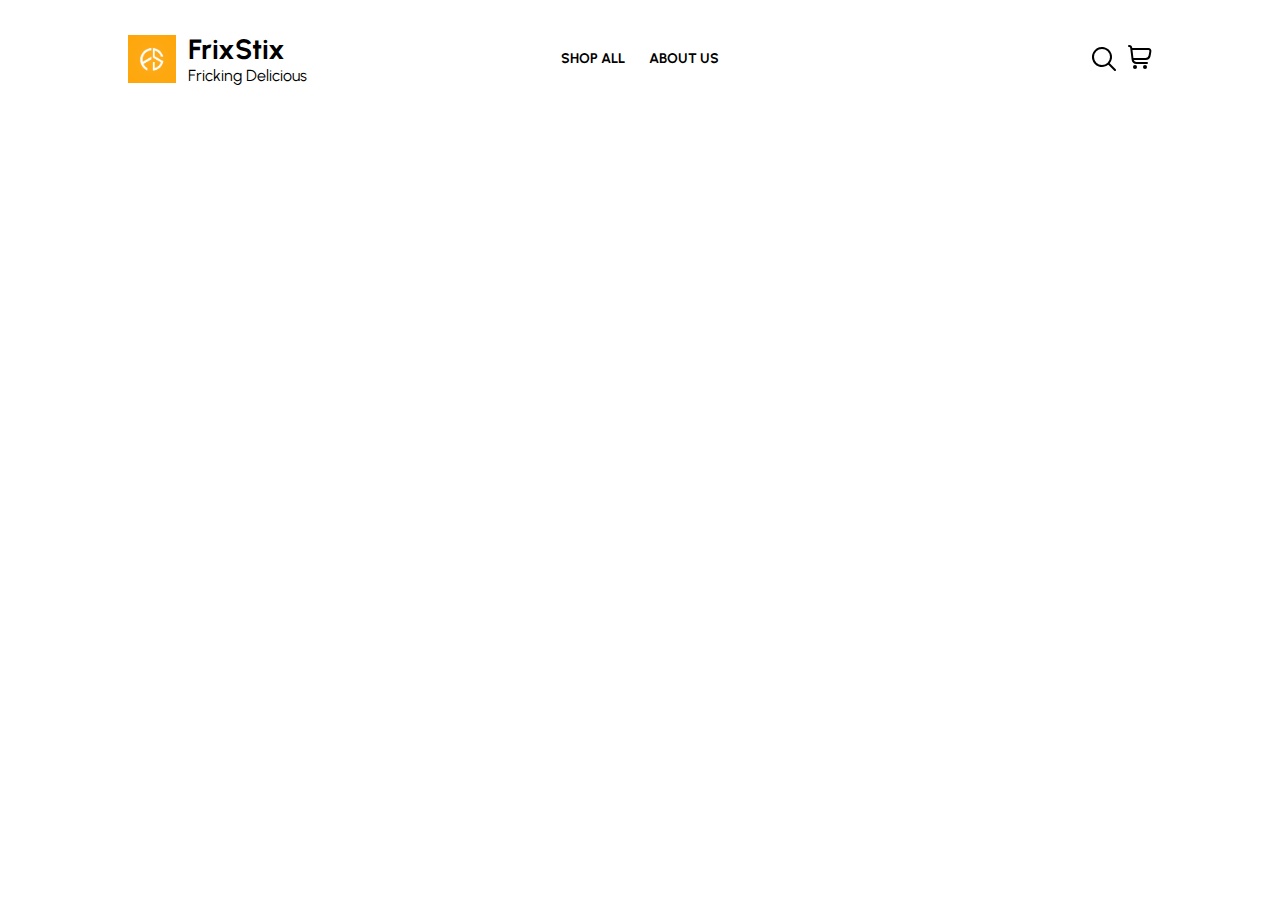
==== shop/index.html @ c768a706 "Website Update" ====
<!DOCTYPE html>
<html lang="en">
<head>
    <meta charset="UTF-8">
    <title>Shop | FrixStix - Fricking Delicious</title>

    <link rel="stylesheet" href="../main.css">
    <link rel="stylesheet" href="style.css">
    <link rel="icon" href="../icons/icon.png">
</head>
<body>
    <div id="navbar">
        <div id="navbar-left">
            <img src="../icons/icon.png" alt="" onclick="location.href='../'">
            <div>
                <h1>FrixStix</h1>
                <p>Fricking Delicious</p>
            </div>
        </div>
        <div id="navbar-middle">
            <a href="../shop/">Shop All</a>
            <a href="../about/">About Us</a>
        </div>
        <div id="navbar-right">
            <input placeholder="Search Fricking Anything" id="navbar-input" type="text" class="inactive-input">
            <img src="../icons/search.svg" alt="Search" id="navbar-search">
            <a href="../cart/"><img src="../icons/cart.svg" alt="Cart"></a>
        </div>
    </div>
</body>
</html>
---- main.css ----
@import url('https://fonts.googleapis.com/css2?family=Urbanist:ital,wght@0,100;0,200;0,300;0,400;0,500;0,600;0,700;0,800;0,900;1,100;1,200;1,300;1,400;1,500;1,600;1,700;1,800;1,900&display=swap');

:root{
    --bg-color-1:#FFFFFF;
    --accent-color:#FFA911;
    --light-accent:#fff6e5;
    --dark-gray:#101010;
    --light-gray:#202020;
}

body{
    margin:0;
    font-family: 'Urbanist', sans-serif;
    overflow-x:hidden;
}

body * {
    font-family: 'Urbanist', sans-serif;
}

#navbar{
    display:flex;
    flex-direction:row;
    align-items:center;
    justify-content:space-between;
    width:calc(100vw - 256px);
    padding:32px 128px;
}

#navbar > div{
    width:calc((100vw - 256px) / 3);
}

#navbar-right > input{
    width:256px;
    font-size:14px;
    outline:none;
    border:3px solid black;
    color:black;
    background:white;
    padding:6px 9px;
    border-radius:6px;
    transition-duration:500ms;
}

#navbar-left{
    display:flex;
    flex-direction:row;
    align-items:center;
    justify-content:flex-start;
    gap:12px;
}

#navbar-middle{
    display:flex;
    flex-direction:row;
    align-items:center;
    justify-content:center;
    gap:24px;
}

#navbar-middle > a{
    text-decoration:none;
    color:black;
    font-weight:700;
    font-size:14px;
    text-transform:uppercase;
}

#navbar-left > img{
    height:48px;
    cursor:pointer;
}

#navbar-left > div > h1{
    margin:0;
    font-size:28px;
}

#navbar-left > div > p{
    margin:0;
    font-size:16px;
}

#navbar-right{
    display:flex;
    flex-direction:row;
    align-items:center;
    justify-content:flex-end;
    gap:12px;
}

#navbar-right img{
    height:24px;
    cursor:pointer;
}

.inactive-input{
    width:0 !important;
    opacity:0 !important;
}

#cart-modal{
    display:flex;
    flex-direction:column;
    align-items:flex-start;
    justify-content:flex-start;
    padding:24px;
    position:absolute;
    top:94px;
    right:112px;
    border:3px solid black;
    border-radius:6px;
    background:white;
    width:384px;
    transition-duration:250ms;
}

#cart-modal > div{
    width:100%;
}

#cart-products{
    display:flex;
    flex-direction:column;
    align-items:flex-start;
    justify-content:flex-start;
    gap:24px;
}

#cart-products > div{
    display:flex;
    flex-direction:row;
    align-items:center;
    justify-content:space-between;
    width:100%;
}

#cart-products > div > div{
    display:flex;
    flex-direction:row;
    align-items:center;
    justify-content:flex-start;
    gap:12px;
}

#cart-products > div > div > div{
    position:relative;
}

#cart-products > div > div > div > img{
    height:64px;
}

#cart-products > div > div > div > p{
    position:absolute;
    top:-12px;
    right:-12px;
    background:var(--accent-color);
    color:white;
    width:18px;
    height:18px;
    font-size:12px;
    display:flex;
    flex-direction:row;
    align-items:center;
    justify-content:center;
    border-radius:4px;
}

#cart-products > div > div > h1{
    font-size:20px;
    margin:0;
}

#cart-products > div > p{
    font-size:18px;
}

.cart-break{
    width:100%;
    height:3px;
    background:black;
    margin:24px 0;
}

#cart-modal > div:nth-of-type(2){
    display:flex;
    flex-direction:column;
    align-items:flex-start;
    justify-content:flex-start;
}

.cart-price-category, #cart-modal > div:nth-of-type(3){
    display:flex;
    flex-direction:row;
    align-items:center;
    justify-content:space-between;
    width:100%;
}

.cart-price-category > p:first-of-type, #cart-modal > div:nth-of-type(3) > p{
    color:gray;
    text-decoration:uppercase;
    letter-spacing:1px;
    margin:0;
    font-size:16px;
}

.cart-price-category > p:last-of-type{
    font-weight:700;
    margin:0;
}

#cart-modal > div:nth-of-type(3) > p{
    color:black !important;
}

#cart-modal > div:nth-of-type(3) > div{
    display:flex;
    flex-direction:row;
    align-items:baseline;
    justify-content:flex-end;
    gap:6px;
}

#cart-modal > div:nth-of-type(3) > div > h2{
    color:gray;
    font-size:16px;
    margin:0;
}

#cart-modal > div:nth-of-type(3) > div > h1{
    margin:0;
    font-size:28px;
}

#cart-modal > div:last-of-type{
    margin-top:24px;
}

#cart-modal > div:last-of-type > button, #cart-modal > div:last-of-type > a{
    width:100%;
    text-align:center;
    display:flex;
    flex-direction:row;
    align-items:center;
    justify-content:center;
    height:48px;
    background:var(--accent-color);
    outline:none;
    border:none;
    border-radius:6px;
    color:white;
    font-size:18px;
    font-weight:700;
    cursor:pointer;
    text-decoration:none;
}

.inactive-modal{
    visibility:hidden !important;
    opacity:0 !important;
}
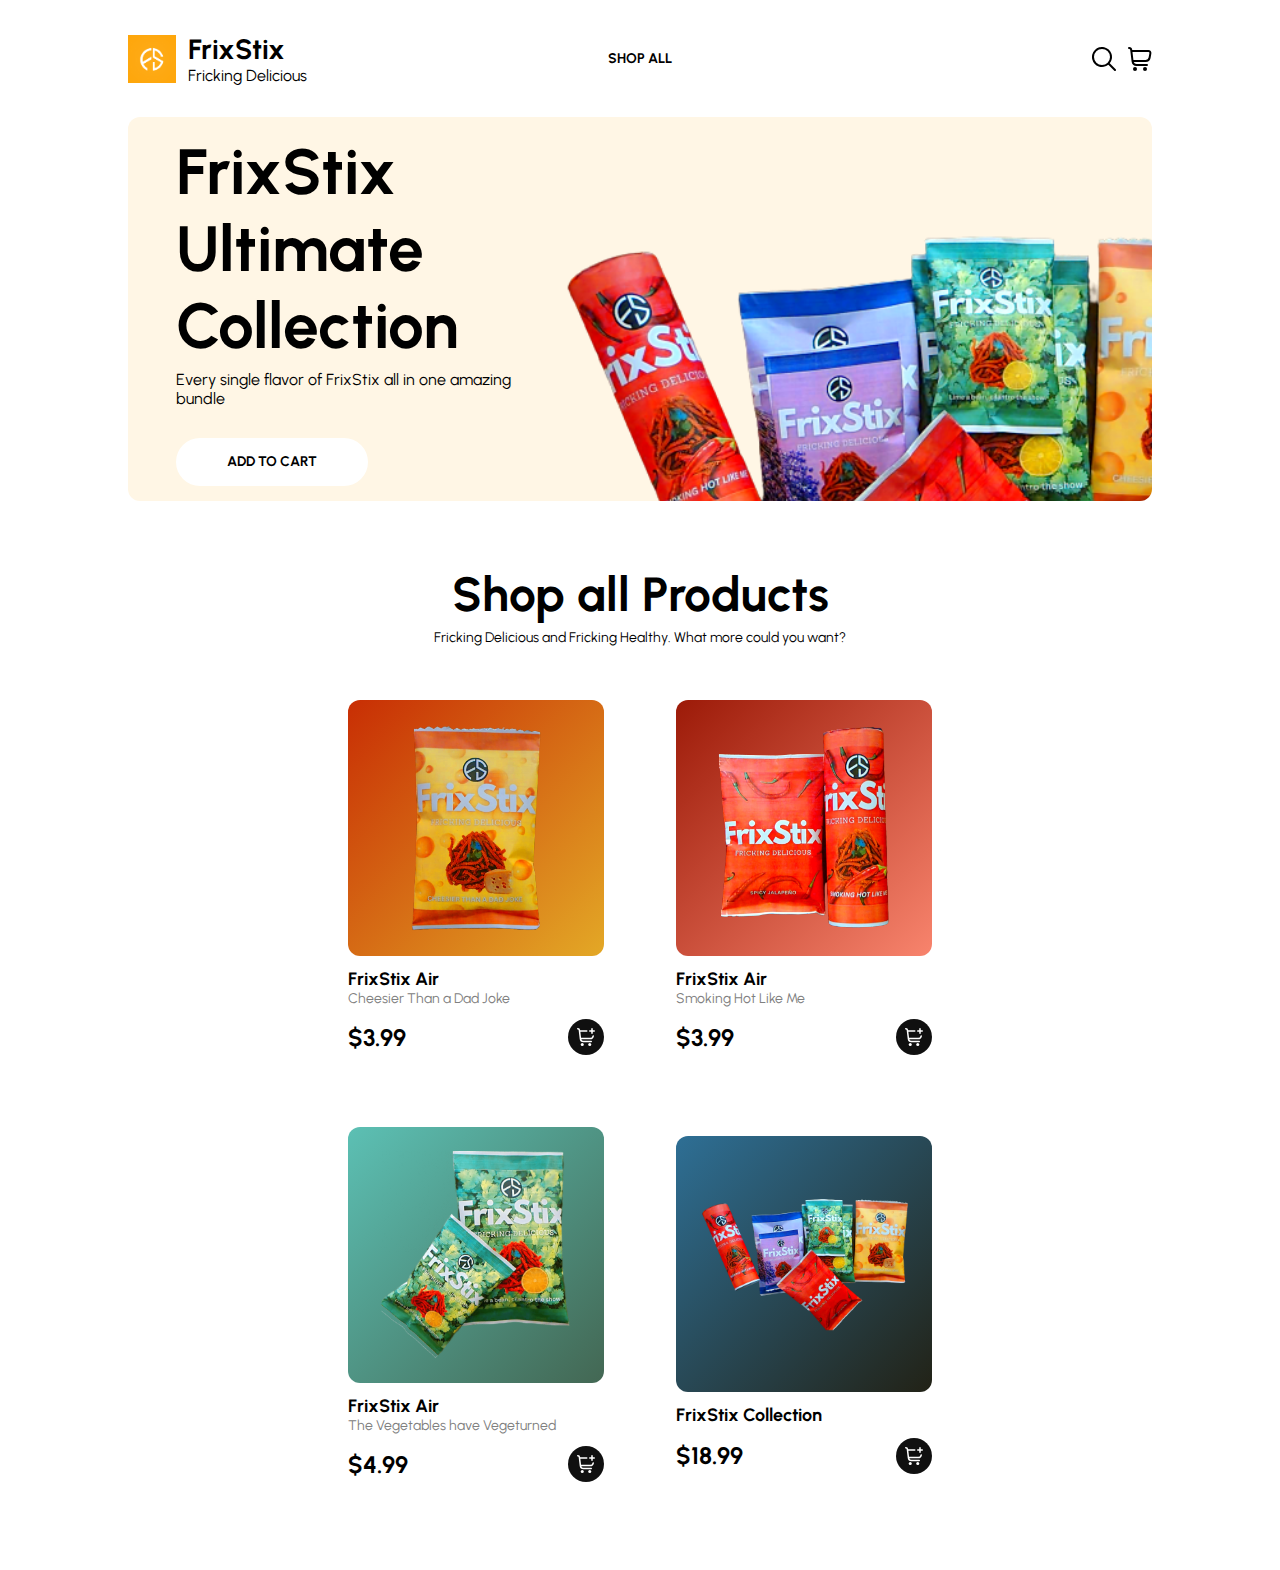
==== commit 45c0916b: "Shop Page + Working Cart" ====
--- a/shop/index.html
+++ b/shop/index.html
@@ -7,8 +7,38 @@
     <link rel="stylesheet" href="../main.css">
     <link rel="stylesheet" href="style.css">
     <link rel="icon" href="../icons/icon.png">
+
+    <script src="../main.js" defer></script>
+    <script src="script.js" defer></script>
 </head>
 <body>
+    <div id="prefix">../</div>
+    <div id="cart-modal" class="inactive-modal">
+        <div id="cart-products"></div>
+        <div>
+            <div class="cart-break"></div>
+            <div class="cart-price-category" style="margin-bottom:12px;">
+                <p>Subtotal</p>
+                <p id="cart-subtotal">$0.00</p>
+            </div>
+            <div class="cart-price-category">
+                <p>Shipping</p>
+                <p id="cart-shipping">$0.00</p>
+            </div>
+            <div class="cart-break"></div>
+        </div>
+        <div>
+            <p>Total</p>
+            <div>
+                <h2>USD</h2>
+                <h1 id="cart-total-price">$0.00</h1>
+            </div>
+        </div>
+        <div>
+            <button id="cart-place-order">Place Order</button>
+            <a href="../shop/" id="cart-browse">Browse FrixStix</a>
+        </div>
+    </div>
     <div id="navbar">
         <div id="navbar-left">
             <img src="../icons/icon.png" alt="" onclick="location.href='../'">
@@ -19,13 +49,26 @@
         </div>
         <div id="navbar-middle">
             <a href="../shop/">Shop All</a>
-            <a href="../about/">About Us</a>
+            <!--<a href="../about/">About Us</a>-->
         </div>
         <div id="navbar-right">
             <input placeholder="Search Fricking Anything" id="navbar-input" type="text" class="inactive-input">
             <img src="../icons/search.svg" alt="Search" id="navbar-search">
-            <a href="../cart/"><img src="../icons/cart.svg" alt="Cart"></a>
+            <img src="../icons/cart.svg" alt="Cart" id="navbar-cart">
         </div>
+    </div>
+    <div id="best-deal-container">
+        <div>
+            <h1>FrixStix Ultimate Collection</h1>
+            <p>Every single flavor of FrixStix all in one amazing bundle</p>
+            <button onclick="addToCart(3)">Add to Cart</button>
+        </div>
+        <img src="../images/collection-bg-less.png" alt="">
+    </div>
+    <div id="products-container">
+        <h1>Shop all Products</h1>
+        <p>Fricking Delicious and Fricking Healthy. What more could you want?</p>
+        <div id="products-main"></div>
     </div>
 </body>
 </html>--- a/main.css
+++ b/main.css
@@ -16,6 +16,10 @@
 
 body * {
     font-family: 'Urbanist', sans-serif;
+}
+
+#prefix{
+    display:none;
 }
 
 #navbar{
@@ -114,6 +118,7 @@
     background:white;
     width:384px;
     transition-duration:250ms;
+    z-index:5;
 }
 
 #cart-modal > div{
@@ -128,7 +133,7 @@
     gap:24px;
 }
 
-#cart-products > div{
+#cart-products > div:not(#cart-no-products){
     display:flex;
     flex-direction:row;
     align-items:center;
@@ -136,23 +141,41 @@
     width:100%;
 }
 
-#cart-products > div > div{
-    display:flex;
-    flex-direction:row;
-    align-items:center;
-    justify-content:flex-start;
-    gap:12px;
-}
-
-#cart-products > div > div > div{
+#cart-no-products{
+    display:flex;
+    flex-direction:row;
+    align-items:center;
+    justify-content:center;
+    width:100%;
+    border:3px solid black;
+    padding:18px 0;
+    border-radius:6px;
+}
+
+#cart-no-products > p{
+    color:gray;
+    margin:0;
+    font-size:18px;
+    text-align:center;
+}
+
+#cart-products > div:not(#cart-no-products) > div:first-of-type{
+    display:flex;
+    flex-direction:row;
+    align-items:center;
+    justify-content:flex-start;
+    gap:24px;
+}
+
+#cart-products > div:not(#cart-no-products) > div:first-of-type > div:first-of-type{
     position:relative;
 }
 
-#cart-products > div > div > div > img{
+#cart-products > div:not(#cart-no-products) > div:first-of-type > div:first-of-type > img{
     height:64px;
 }
 
-#cart-products > div > div > div > p{
+#cart-products > div:not(#cart-no-products) > div:first-of-type > div:first-of-type > p{
     position:absolute;
     top:-12px;
     right:-12px;
@@ -168,12 +191,37 @@
     border-radius:4px;
 }
 
-#cart-products > div > div > h1{
+#cart-products > div:not(#cart-no-products) > div:first-of-type > div:last-of-type > h1{
     font-size:20px;
     margin:0;
 }
 
-#cart-products > div > p{
+#cart-products > div:not(#cart-no-products) > div:first-of-type > div:last-of-type > p{
+    font-size:14px;
+    color:gray;
+    margin:0;
+}
+
+#cart-products > div:not(#cart-no-products) > div:last-of-type{
+    display:flex;
+    flex-direction:row;
+    align-items:center;
+    justify-content:flex-end;
+    gap:12px;
+}
+
+#cart-products > div:not(#cart-no-products) > div:last-of-type > img{
+    height:16px;
+    cursor:pointer;
+    filter:invert(0.25);
+    transition-duration:250ms;
+}
+
+#cart-products > div:not(#cart-no-products) > div:last-of-type > img:hover{
+    filter:invert(0);
+}
+
+#cart-products > div:not(#cart-no-products) > div:last-of-type > p{
     font-size:18px;
 }
 
@@ -258,6 +306,14 @@
     text-decoration:none;
 }
 
+#cart-no-products.inactive-modal{
+    display:none
+}
+
+#cart-modal > div:last-of-type > button.inactive-modal. #cart-modal > div:last-of-type > a.inactive-modal{
+    display:none;
+}
+
 .inactive-modal{
     visibility:hidden !important;
     opacity:0 !important;
--- a/shop/style.css
+++ b/shop/style.css
@@ -0,0 +1,151 @@
+#best-deal-container{
+    position:relative;
+    background:var(--light-accent);
+    width:calc(100vw - 256px);
+    margin:0 128px;
+    height:384px;
+    border-radius:12px;
+    overflow:hidden;
+    display:flex;
+    flex-direction:row;
+    align-items:center;
+    justify-content:center;
+}
+
+#best-deal-container > img{
+    position:absolute;
+    right:-128px;
+    bottom:-320px;
+    height:720px;
+}
+
+#best-deal-container > div{
+    position:absolute;
+    left:48px;
+    width:calc(50vw - 256px);
+    display:flex;
+    flex-direction:column;
+    align-items:flex-start;
+    justify-content:flex-start;
+    gap:6px;
+}
+
+#best-deal-container > div > h1{
+    font-size:64px;
+    margin:0;
+}
+
+#best-deal-container > div > p{
+    font-size:16px;
+    margin: 0 0 24px;
+}
+
+#best-deal-container > div > button {
+    height: 48px;
+    width: 192px;
+    background: white;
+    border-radius: 24px;
+    border: none;
+    outline: none;
+    text-transform: uppercase;
+    font-weight: 700;
+    font-size: 14px;
+    cursor: pointer;
+}
+
+#products-container{
+    display:flex;
+    flex-direction:column;
+    align-items:center;
+    justify-content:center;
+    margin:64px 128px;
+    width:calc(100vw - 256px);
+    gap:6px;
+}
+
+#products-container > h1{
+    font-size:48px;
+    margin:0;
+}
+
+#products-container > p{
+    margin:0 0 24px;
+    font-size:14px;
+}
+
+#products-container > div{
+    width:75%;
+    display:flex;
+    flex-direction:row;
+    align-items:center;
+    justify-content:center;
+    flex-wrap:wrap;
+    gap:24px;
+}
+
+#products-container > div > div{
+    display:flex;
+    flex-direction:column;
+    align-items:flex-start;
+    justify-content:center;
+    padding:24px;
+}
+
+#products-container > div > div > div:first-of-type{
+    width:256px;
+    height:256px;
+    display:flex;
+    flex-direction:row;
+    align-items:center;
+    justify-content:center;
+    margin-bottom:12px;
+    border-radius:12px;
+}
+
+#products-container > div > div > div:first-of-type > img{
+    width:208px;
+}
+
+#products-container > div > div > h1{
+    margin:0;
+    font-size:18px;
+}
+
+#products-container > div > div > p{
+    margin:0;
+    font-size:14px;
+    color:gray;
+}
+
+#products-container > div > div > div:last-of-type{
+    display:flex;
+    flex-direction:row;
+    align-items:center;
+    justify-content:space-between;
+    width:256px;
+    margin-top:12px;
+}
+
+#products-container > div > div > div:last-of-type > h1{
+    font-size:24px;
+    margin:0;
+}
+
+#products-container > div > div > div:last-of-type > button{
+    height:36px;
+    width:36px;
+    background:var(--dark-gray);
+    display:flex;
+    flex-direction:row;
+    align-items:center;
+    justify-content:center;
+    border-radius:50%;
+    outline:none;
+    border:none;
+    cursor:pointer;
+}
+
+#products-container > div > div > div:last-of-type > button > img{
+    height:18px;
+    filter:invert(1);
+}